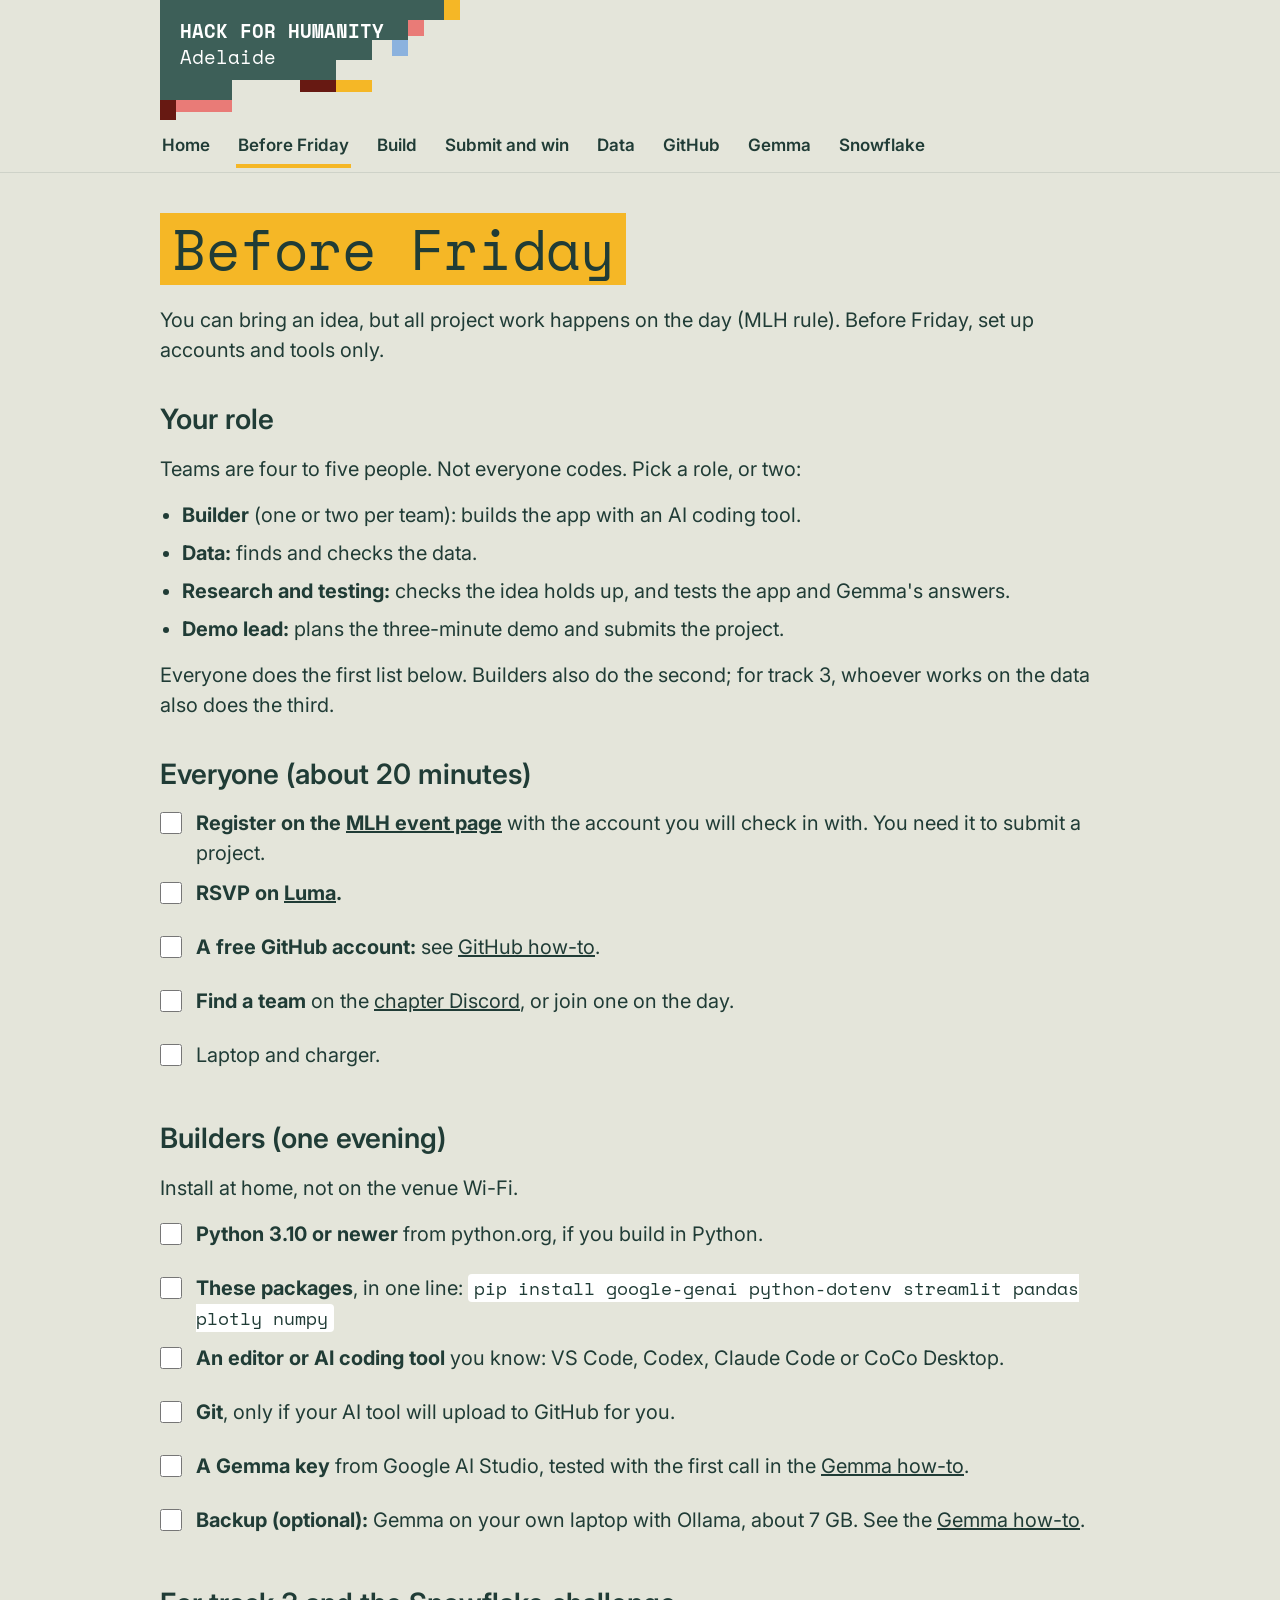
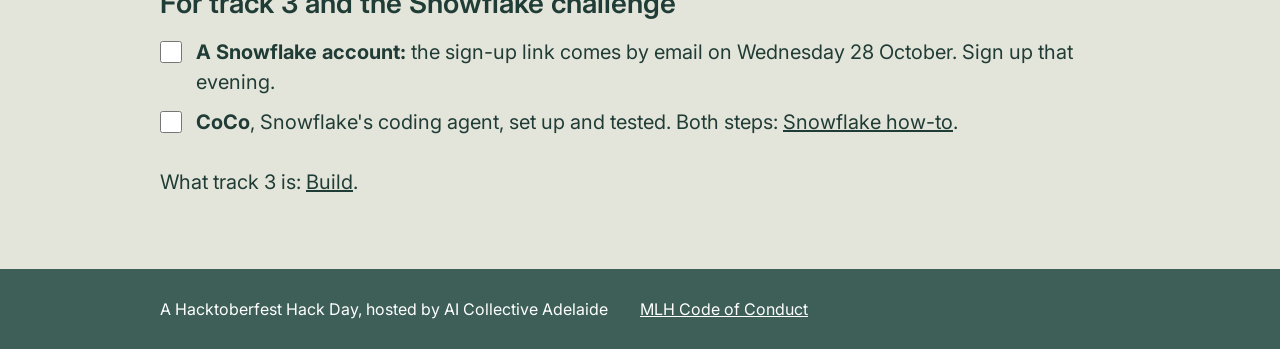
==== before-friday.html @ c927ad05 "Participant site: external links open in a new tab" ====
<!doctype html>
<html lang="en-AU">
<head>
<meta charset="utf-8">
<meta name="viewport" content="width=device-width, initial-scale=1">
<title>Hack for Humanity Adelaide: before Friday</title>
<link rel="preconnect" href="https://fonts.googleapis.com">
<link rel="preconnect" href="https://fonts.gstatic.com" crossorigin>
<link rel="stylesheet" href="https://fonts.googleapis.com/css2?family=Inter:wght@400;600;700&amp;family=Space+Mono:wght@400;700&amp;display=swap">
<link rel="stylesheet" href="site.css?v=280e5871ec">
</head>
<body>
<a class="skip" href="#main">Skip to content</a>
<header class="site-header">
<div class="wrap">
<a class="logo" href="index.html" aria-label="Hack for Humanity Adelaide, home">
<svg viewBox="0 0 300 120" width="100%" aria-hidden="true" xmlns="http://www.w3.org/2000/svg">
<polygon points="0,0 284,0 284,20 248,20 248,40 212,40 212,60 176,60 176,80 72,80 72,100 0,100" fill="#3d5f58"></polygon>
<rect x="284" y="0" width="16" height="20" fill="#f5b726"></rect>
<rect x="248" y="20" width="16" height="16" fill="#e97b77"></rect>
<rect x="232" y="40" width="16" height="16" fill="#8bb2de"></rect>
<rect x="176" y="80" width="36" height="12" fill="#f5b726"></rect>
<rect x="140" y="80" width="36" height="12" fill="#671912"></rect>
<rect x="16" y="100" width="56" height="12" fill="#e97b77"></rect>
<rect x="0" y="100" width="16" height="20" fill="#671912"></rect>
<text x="20" y="38" fill="#ffffff" font-family="'Space Mono', monospace" font-size="19" font-weight="700">HACK FOR HUMANITY</text>
<text x="20" y="64" fill="#ffffff" font-family="'Space Mono', monospace" font-size="19">Adelaide</text>
</svg>
</a>
<nav class="site-nav" aria-label="Pages">
<ul>
<li><a href="index.html">Home</a></li>
<li><a href="before-friday.html" aria-current="page">Before Friday</a></li>
<li><a href="build.html">Build</a></li>
<li><a href="submit.html">Submit and win</a></li>
<li><a href="data.html">Data</a></li>
<li><a href="github.html">GitHub</a></li>
<li><a href="gemma.html">Gemma</a></li>
<li><a href="snowflake.html">Snowflake</a></li>
</ul>
</nav>
</div>
</header>
<main id="main" class="page wrap">
<section class="intro">
<h1>Before Friday</h1>
<p class="lead">You can bring an idea, but all project work happens on the day (MLH rule). Before Friday, set up accounts and tools only.</p>
</section>
<section>
<h2>Your role</h2>
<p>Teams are four to five people. Not everyone codes. Pick a role, or two:</p>
<ul>
<li><strong>Builder</strong> (one or two per team): builds the app with an AI coding tool.</li>
<li><strong>Data:</strong> finds and checks the data.</li>
<li><strong>Research and testing:</strong> checks the idea holds up, and tests the app and Gemma's answers.</li>
<li><strong>Demo lead:</strong> plans the three-minute demo and submits the project.</li>
</ul>
<p>Everyone does the first list below. Builders also do the second; for track 3, whoever works on the data also does the third.</p>
</section>
<section>
<h2>Everyone (about 20 minutes)</h2>
<div class="checklist">
<label class="check"><input type="checkbox"><span><strong>Register on the <a href="https://events.mlh.com/events/15286-hacktoberfest-hack-day-adelaide-x-the-ai-collective-adelaide" target="_blank" rel="noopener">MLH event page</a></strong> with the account you will check in with. You need it to submit a project.</span></label>
<label class="check"><input type="checkbox"><span><strong>RSVP on <a href="https://luma.com/h4h-adelaide" target="_blank" rel="noopener">Luma</a>.</strong></span></label>
<label class="check"><input type="checkbox"><span><strong>A free GitHub account:</strong> see <a href="github.html">GitHub how-to</a>.</span></label>
<label class="check"><input type="checkbox"><span><strong>Find a team</strong> on the <a href="https://discord.com/channels/1462210836675428454/1563874111137120316" target="_blank" rel="noopener">chapter Discord</a>, or join one on the day.</span></label>
<label class="check"><input type="checkbox"><span>Laptop and charger.</span></label>
</div>
</section>
<section>
<h2>Builders (one evening)</h2>
<p>Install at home, not on the venue Wi-Fi.</p>
<div class="checklist">
<label class="check"><input type="checkbox"><span><strong>Python 3.10 or newer</strong> from python.org, if you build in Python.</span></label>
<label class="check"><input type="checkbox"><span><strong>These packages</strong>, in one line: <code>pip install google-genai python-dotenv streamlit pandas plotly numpy</code></span></label>
<label class="check"><input type="checkbox"><span><strong>An editor or AI coding tool</strong> you know: VS Code, Codex, Claude Code or CoCo Desktop.</span></label>
<label class="check"><input type="checkbox"><span><strong>Git</strong>, only if your AI tool will upload to GitHub for you.</span></label>
<label class="check"><input type="checkbox"><span><strong>A Gemma key</strong> from Google AI Studio, tested with the first call in the <a href="gemma.html">Gemma how-to</a>.</span></label>
<label class="check"><input type="checkbox"><span><strong>Backup (optional):</strong> Gemma on your own laptop with Ollama, about 7 GB. See the <a href="gemma.html">Gemma how-to</a>.</span></label>
</div>
</section>
<section>
<h2>For track 3 and the Snowflake challenge</h2>
<div class="checklist">
<label class="check"><input type="checkbox"><span><strong>A Snowflake account:</strong> the sign-up link comes by email on Wednesday 28 October. Sign up that evening.</span></label>
<label class="check"><input type="checkbox"><span><strong>CoCo</strong>, Snowflake's coding agent, set up and tested. Both steps: <a href="snowflake.html">Snowflake how-to</a>.</span></label>
</div>
<p>What track 3 is: <a href="build.html">Build</a>.</p>
</section>
</main>
<footer class="site-footer">
<div class="wrap">
<span>A Hacktoberfest Hack Day, hosted by AI Collective Adelaide</span>
<a href="https://github.com/MLH/mlh-policies/blob/main/code-of-conduct.md" target="_blank" rel="noopener">MLH Code of Conduct</a>
</div>
</footer>
</body>
</html>
---- site.css ----
/* Hack for Humanity Adelaide participant site. Look: ../DESIGN.md. Built pages: build.py (D-72). */

:root {
  --bg: #e4e5da;
  --ink: #203c36;
  --green: #3d5f58;
  --yellow: #f5b726;
  --blue: #8bb2de;
  --maroon: #671912;
  --rule: #ced2c8;
  --head: #d9dccf;
  --white: #ffffff;
  --mono: 'Space Mono', ui-monospace, monospace;
  --sans: 'Inter', system-ui, sans-serif;
  --col: 960px;
  --gutter: clamp(16px, 4vw, 48px);
}

*, *::before, *::after { box-sizing: border-box; }
html { -webkit-text-size-adjust: 100%; }
body {
  margin: 0;
  background: var(--bg);
  color: var(--ink);
  font-family: var(--sans);
  font-size: clamp(17px, 1.6vw, 20px);
  line-height: 1.5;
}

/* One column for header, main and footer */
.wrap {
  width: 100%;
  max-width: calc(var(--col) + 2 * var(--gutter));
  margin-inline: auto;
  padding-inline: var(--gutter);
}

.skip {
  position: absolute;
  left: -9999px;
  top: 8px;
  z-index: 10;
  background: var(--white);
  color: var(--ink);
  padding: 10px 16px;
  border-radius: 8px;
  font-weight: 600;
}
.skip:focus { left: 16px; }

:focus-visible { outline: 3px solid var(--ink); outline-offset: 2px; border-radius: 2px; }

a { color: var(--ink); }
a:hover { color: var(--green); }

/* Header: pixel-stair corner, then the page links */
.site-header { border-bottom: 1px solid var(--rule); }
.site-header .wrap { display: flex; flex-direction: column; gap: 4px; padding-bottom: 4px; }
.logo { display: block; width: 300px; max-width: 78%; line-height: 0; }
.logo svg { width: 100%; height: auto; }
.site-nav ul {
  display: flex;
  flex-wrap: wrap;
  gap: 0 24px;
  margin: 0;
  padding: 0;
  list-style: none;
}
.site-nav li + li { margin-top: 0; }
.site-nav a {
  display: inline-flex;
  align-items: center;
  min-height: 44px;
  padding: 4px 2px 0;
  border-bottom: 4px solid transparent;
  color: var(--ink);
  font-size: 17px;
  font-weight: 600;
  text-decoration: none;
}
.site-nav a:hover { border-bottom-color: var(--rule); color: var(--ink); }
.site-nav a[aria-current="page"] { border-bottom-color: var(--yellow); }

/* Main column */
.page {
  display: flex;
  flex-direction: column;
  gap: 36px;
  padding-top: 40px;
  padding-bottom: 72px;
  overflow-wrap: break-word;
}
.page > section { display: flex; flex-direction: column; gap: 16px; }
.page > section.intro { gap: 20px; }
.page p, .page li { max-width: 75ch; }

h1 {
  margin: 0;
  align-self: flex-start;
  background: var(--yellow);
  padding: 4px 12px;
  font-family: var(--mono);
  font-weight: 400;
  font-size: clamp(34px, 4.4vw, 56px);
  line-height: 1.15;
}
h2 { margin: 0; font-size: clamp(22px, 2.2vw, 28px); font-weight: 600; line-height: 1.3; }
h2.with-tag { display: flex; flex-wrap: wrap; align-items: center; gap: 12px; }
h3 { margin: 0; font-size: 20px; font-weight: 700; }

p, ul, ol { margin: 0; }
ul { padding-left: 22px; }
ol { padding-left: 26px; }
li + li { margin-top: 8px; }
.lead { max-width: 760px; }

.tbc {
  display: inline-block;
  border: 2px dashed var(--maroon);
  color: var(--maroon);
  padding: 0 8px;
  border-radius: 4px;
  font-family: var(--mono);
  font-size: 15px;
  font-weight: 400;
}

/* Buttons */
.buttons { display: flex; flex-wrap: wrap; gap: 12px; }
.btn {
  display: inline-flex;
  align-items: center;
  min-height: 48px;
  padding: 0 22px;
  background: var(--green);
  color: var(--white);
  border-radius: 8px;
  text-decoration: none;
  font-weight: 600;
}
.btn:hover { background: var(--yellow); color: var(--ink); }

/* Tables scroll inside their box, never the page */
.table-wrap { overflow-x: auto; max-width: 100%; }
.table-wrap.narrow { max-width: 560px; }
table { border-collapse: collapse; width: 100%; }
th, td { border: 1px solid var(--rule); padding: 10px 14px; text-align: left; vertical-align: top; }
th { background: var(--head); font-weight: 600; }
td.time { font-family: var(--mono); white-space: nowrap; }
th.col-time { width: 110px; }
th.col-theme { width: 24%; }

/* Wide tables become one card per row on phones */
@media (max-width: 600px) {
  table.stack, table.stack tbody, table.stack tr, table.stack td { display: block; width: 100%; }
  table.stack thead {
    position: absolute;
    width: 1px;
    height: 1px;
    overflow: hidden;
    clip: rect(0 0 0 0);
    white-space: nowrap;
  }
  table.stack tr { border: 1px solid var(--rule); border-radius: 8px; overflow: hidden; }
  table.stack tr + tr { margin-top: 12px; }
  table.stack td { border: 0; border-top: 1px solid var(--rule); padding: 10px 16px; }
  table.stack td:first-child { border-top: 0; background: var(--head); }
  table.stack td + td::before {
    content: attr(data-label);
    display: block;
    font-size: 15px;
    font-weight: 600;
    color: var(--green);
  }
}

/* Code */
code {
  font-family: var(--mono);
  font-size: 0.88em;
  background: var(--white);
  padding: 1px 6px;
  border-radius: 4px;
  overflow-wrap: anywhere;
}
pre {
  margin: 0;
  max-width: 100%;
  background: var(--white);
  border: 1px solid var(--rule);
  border-radius: 8px;
  padding: 16px 20px;
  overflow-x: auto;
  font-family: var(--mono);
  line-height: 1.5;
}
pre code { background: none; padding: 0; font-size: 15px; overflow-wrap: normal; }
li pre { margin: 10px 0; }

/* Callouts and cards */
.note { background: var(--blue); border-radius: 8px; padding: 20px 24px; }
blockquote {
  margin: 0;
  background: var(--white);
  border: 1px solid var(--rule);
  border-radius: 8px;
  padding: 16px 20px;
}
.cards { display: grid; grid-template-columns: repeat(auto-fit, minmax(min(260px, 100%), 1fr)); gap: 16px; }
.card {
  background: var(--white);
  border: 1px solid var(--rule);
  border-radius: 8px;
  padding: 20px;
  display: flex;
  flex-direction: column;
  gap: 10px;
}
.card p { font-size: 17px; }

/* Checklists: the whole row is the tap target */
.checklist { display: flex; flex-direction: column; gap: 10px; }
.check { display: flex; gap: 14px; align-items: flex-start; min-height: 44px; cursor: pointer; }
.check input {
  width: 22px;
  height: 22px;
  margin: 4px 0 0;
  accent-color: var(--green);
  flex-shrink: 0;
}

/* Footer */
.site-footer { background: var(--green); color: var(--white); font-size: 16px; }
.site-footer .wrap { display: flex; flex-wrap: wrap; gap: 8px 32px; padding-block: 28px; }
.site-footer a { color: var(--white); }
.site-footer a:hover { color: var(--yellow); }
.site-footer :focus-visible { outline-color: var(--white); }

@media (max-width: 480px) {
  .logo { width: 200px; }
  .site-nav ul { gap: 0 16px; }
  .site-nav a { font-size: 16px; padding-inline: 0; }
  .note { padding: 16px 18px; }
  th, td { padding: 8px 10px; }
  pre { padding: 14px 16px; }
}
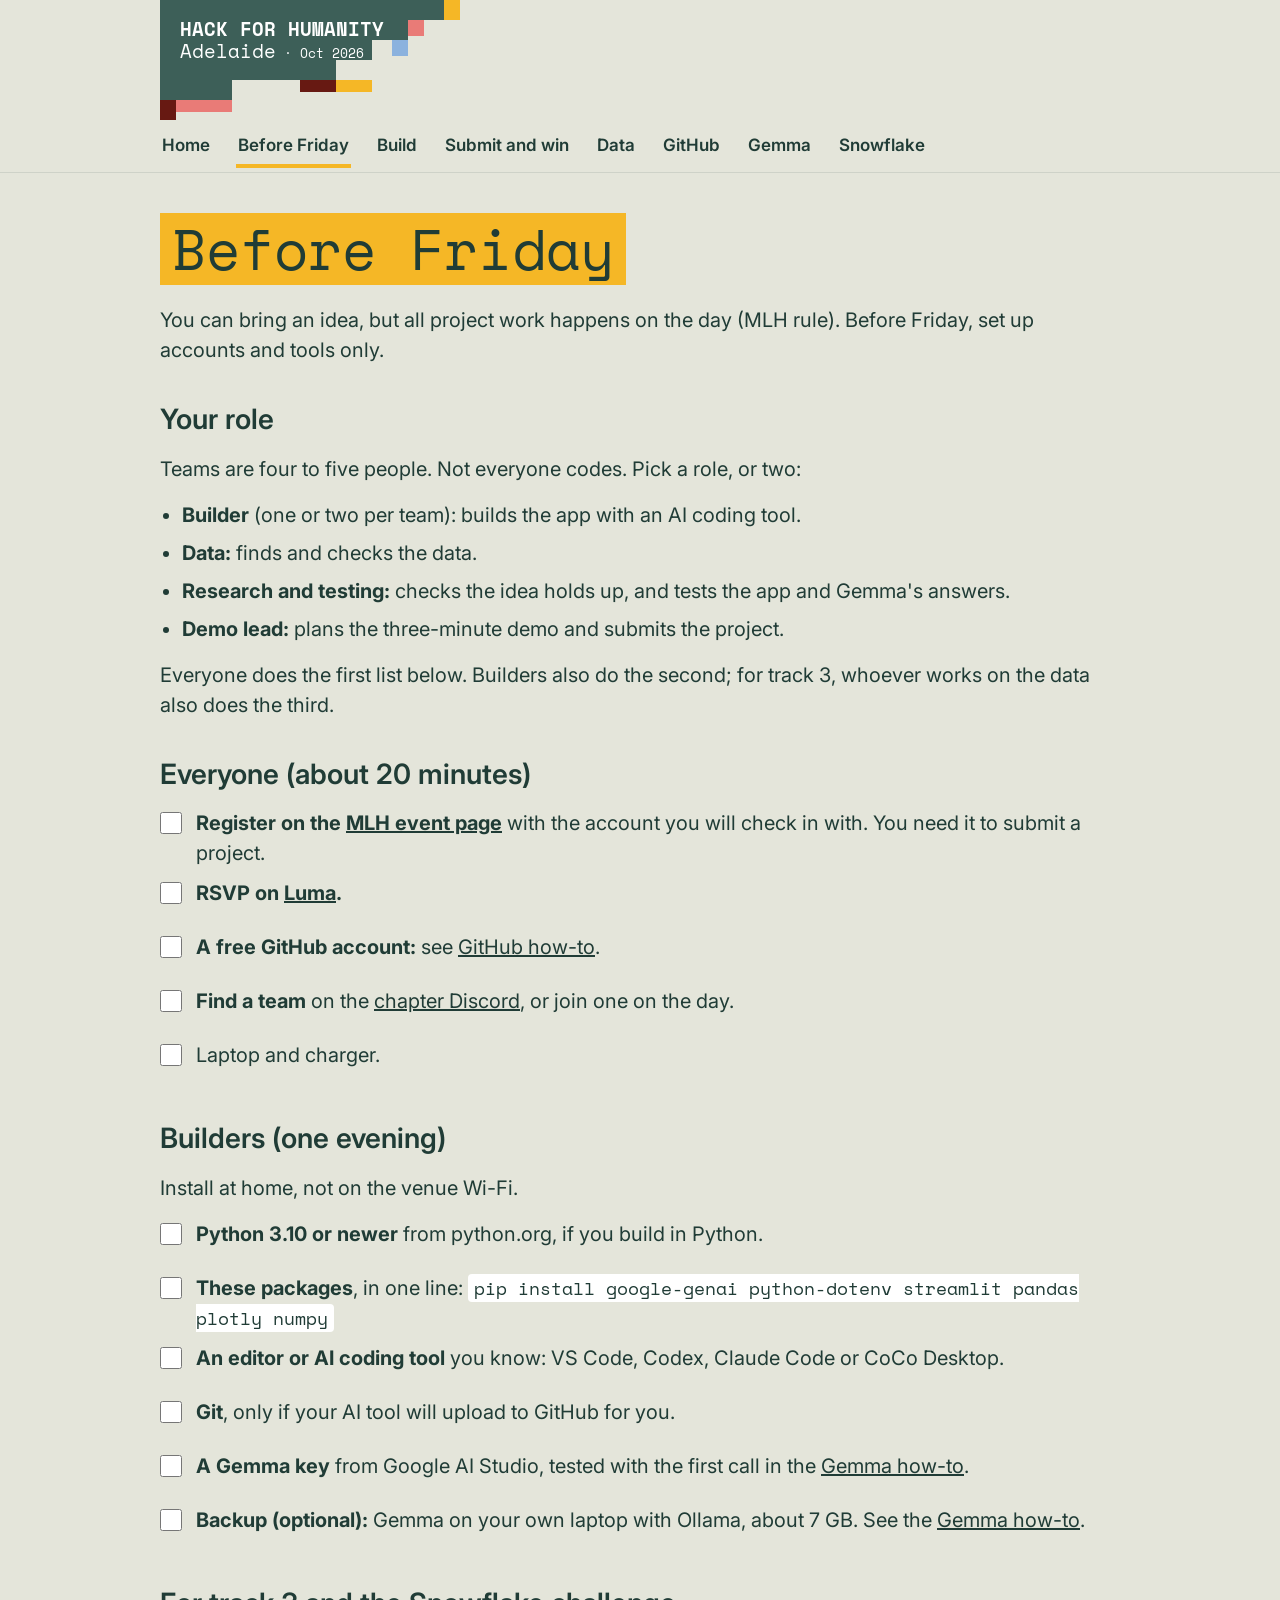
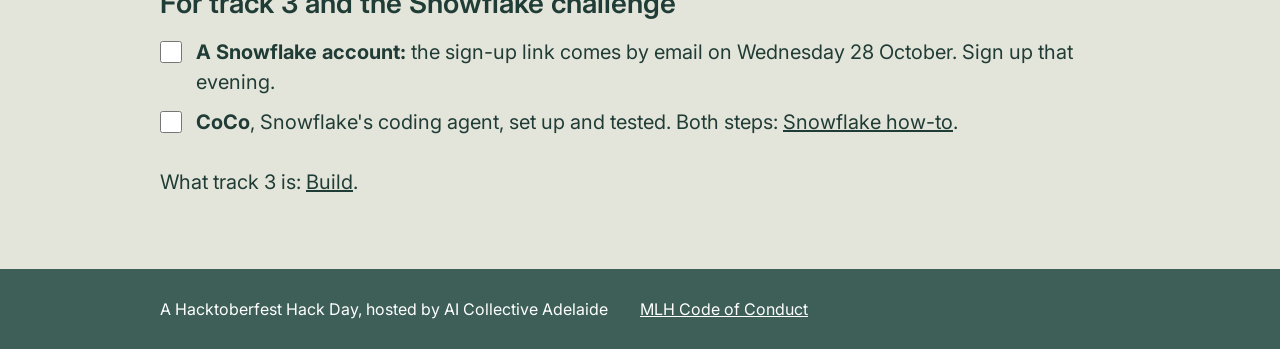
==== commit dbeaa6bb: "Participant site: Oct 2026 in the logo (canvas version 27)" ====
--- a/before-friday.html
+++ b/before-friday.html
@@ -23,8 +23,8 @@
 <rect x="140" y="80" width="36" height="12" fill="#671912"></rect>
 <rect x="16" y="100" width="56" height="12" fill="#e97b77"></rect>
 <rect x="0" y="100" width="16" height="20" fill="#671912"></rect>
-<text x="20" y="38" fill="#ffffff" font-family="'Space Mono', monospace" font-size="19" font-weight="700">HACK FOR HUMANITY</text>
-<text x="20" y="64" fill="#ffffff" font-family="'Space Mono', monospace" font-size="19">Adelaide</text>
+<text x="20" y="36" fill="#ffffff" font-family="'Space Mono', monospace" font-size="19" font-weight="700">HACK FOR HUMANITY</text>
+<text x="20" y="58" fill="#ffffff" font-family="'Space Mono', monospace" font-size="19">Adelaide<tspan font-size="13"> · Oct 2026</tspan></text>
 </svg>
 </a>
 <nav class="site-nav" aria-label="Pages">
@@ -63,7 +63,7 @@
 <label class="check"><input type="checkbox"><span><strong>Register on the <a href="https://events.mlh.com/events/15286-hacktoberfest-hack-day-adelaide-x-the-ai-collective-adelaide" target="_blank" rel="noopener">MLH event page</a></strong> with the account you will check in with. You need it to submit a project.</span></label>
 <label class="check"><input type="checkbox"><span><strong>RSVP on <a href="https://luma.com/h4h-adelaide" target="_blank" rel="noopener">Luma</a>.</strong></span></label>
 <label class="check"><input type="checkbox"><span><strong>A free GitHub account:</strong> see <a href="github.html">GitHub how-to</a>.</span></label>
-<label class="check"><input type="checkbox"><span><strong>Find a team</strong> on the <a href="https://discord.com/channels/1462210836675428454/1563874111137120316" target="_blank" rel="noopener">chapter Discord</a>, or join one on the day.</span></label>
+<label class="check"><input type="checkbox"><span><strong>Find a team</strong> on the <a href="https://discord.gg/jDrSg56VJ" target="_blank" rel="noopener">chapter Discord</a>, or join one on the day.</span></label>
 <label class="check"><input type="checkbox"><span>Laptop and charger.</span></label>
 </div>
 </section>
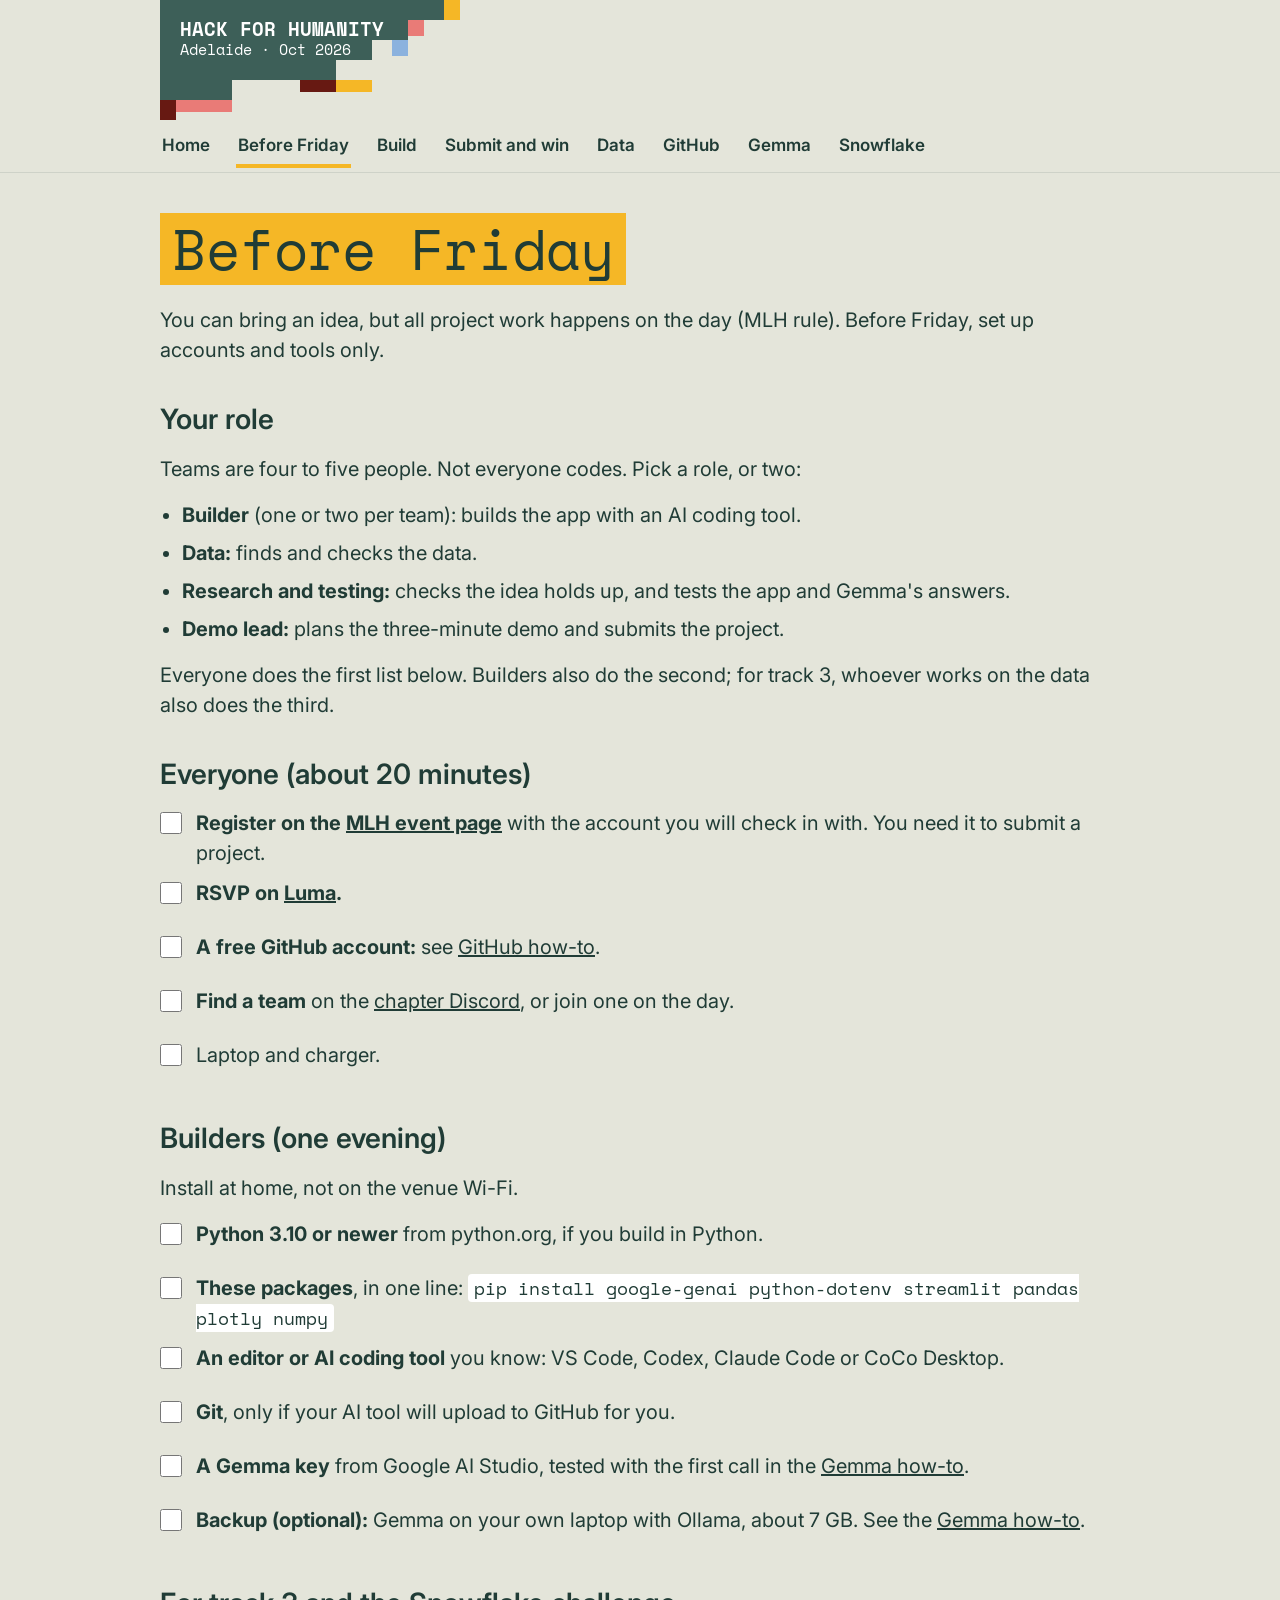
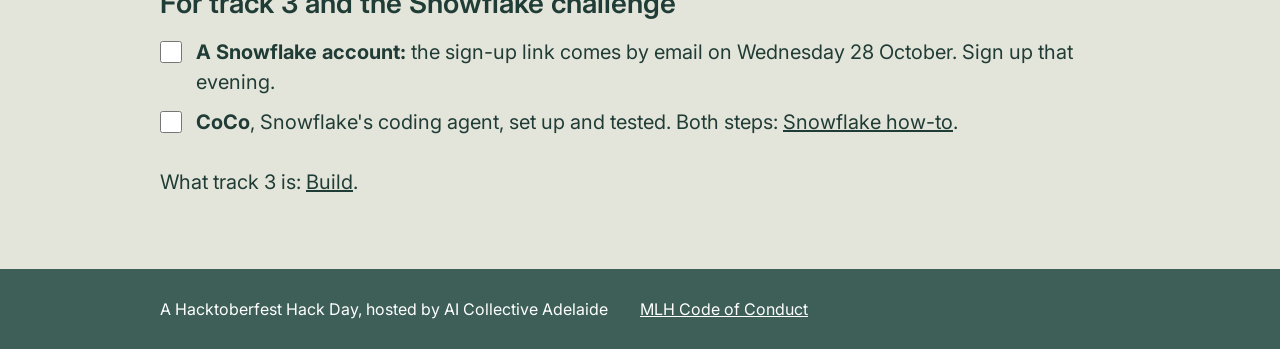
==== commit 206d55dc: "Participant site: logo line 2 in one smaller size, moved up (canvas version 28)" ====
--- a/before-friday.html
+++ b/before-friday.html
@@ -7,7 +7,7 @@
 <link rel="preconnect" href="https://fonts.googleapis.com">
 <link rel="preconnect" href="https://fonts.gstatic.com" crossorigin>
 <link rel="stylesheet" href="https://fonts.googleapis.com/css2?family=Inter:wght@400;600;700&amp;family=Space+Mono:wght@400;700&amp;display=swap">
-<link rel="stylesheet" href="site.css?v=280e5871ec">
+<link rel="stylesheet" href="site.css?v=1f0a8483eb">
 </head>
 <body>
 <a class="skip" href="#main">Skip to content</a>
@@ -24,7 +24,7 @@
 <rect x="16" y="100" width="56" height="12" fill="#e97b77"></rect>
 <rect x="0" y="100" width="16" height="20" fill="#671912"></rect>
 <text x="20" y="36" fill="#ffffff" font-family="'Space Mono', monospace" font-size="19" font-weight="700">HACK FOR HUMANITY</text>
-<text x="20" y="58" fill="#ffffff" font-family="'Space Mono', monospace" font-size="19">Adelaide<tspan font-size="13"> · Oct 2026</tspan></text>
+<text x="20" y="55" fill="#ffffff" font-family="'Space Mono', monospace" font-size="15">Adelaide · Oct 2026</text>
 </svg>
 </a>
 <nav class="site-nav" aria-label="Pages">
--- a/site.css
+++ b/site.css
@@ -237,7 +237,7 @@
 .site-footer :focus-visible { outline-color: var(--white); }
 
 @media (max-width: 480px) {
-  .logo { width: 200px; }
+  .logo { width: 240px; }
   .site-nav ul { gap: 0 16px; }
   .site-nav a { font-size: 16px; padding-inline: 0; }
   .note { padding: 16px 18px; }
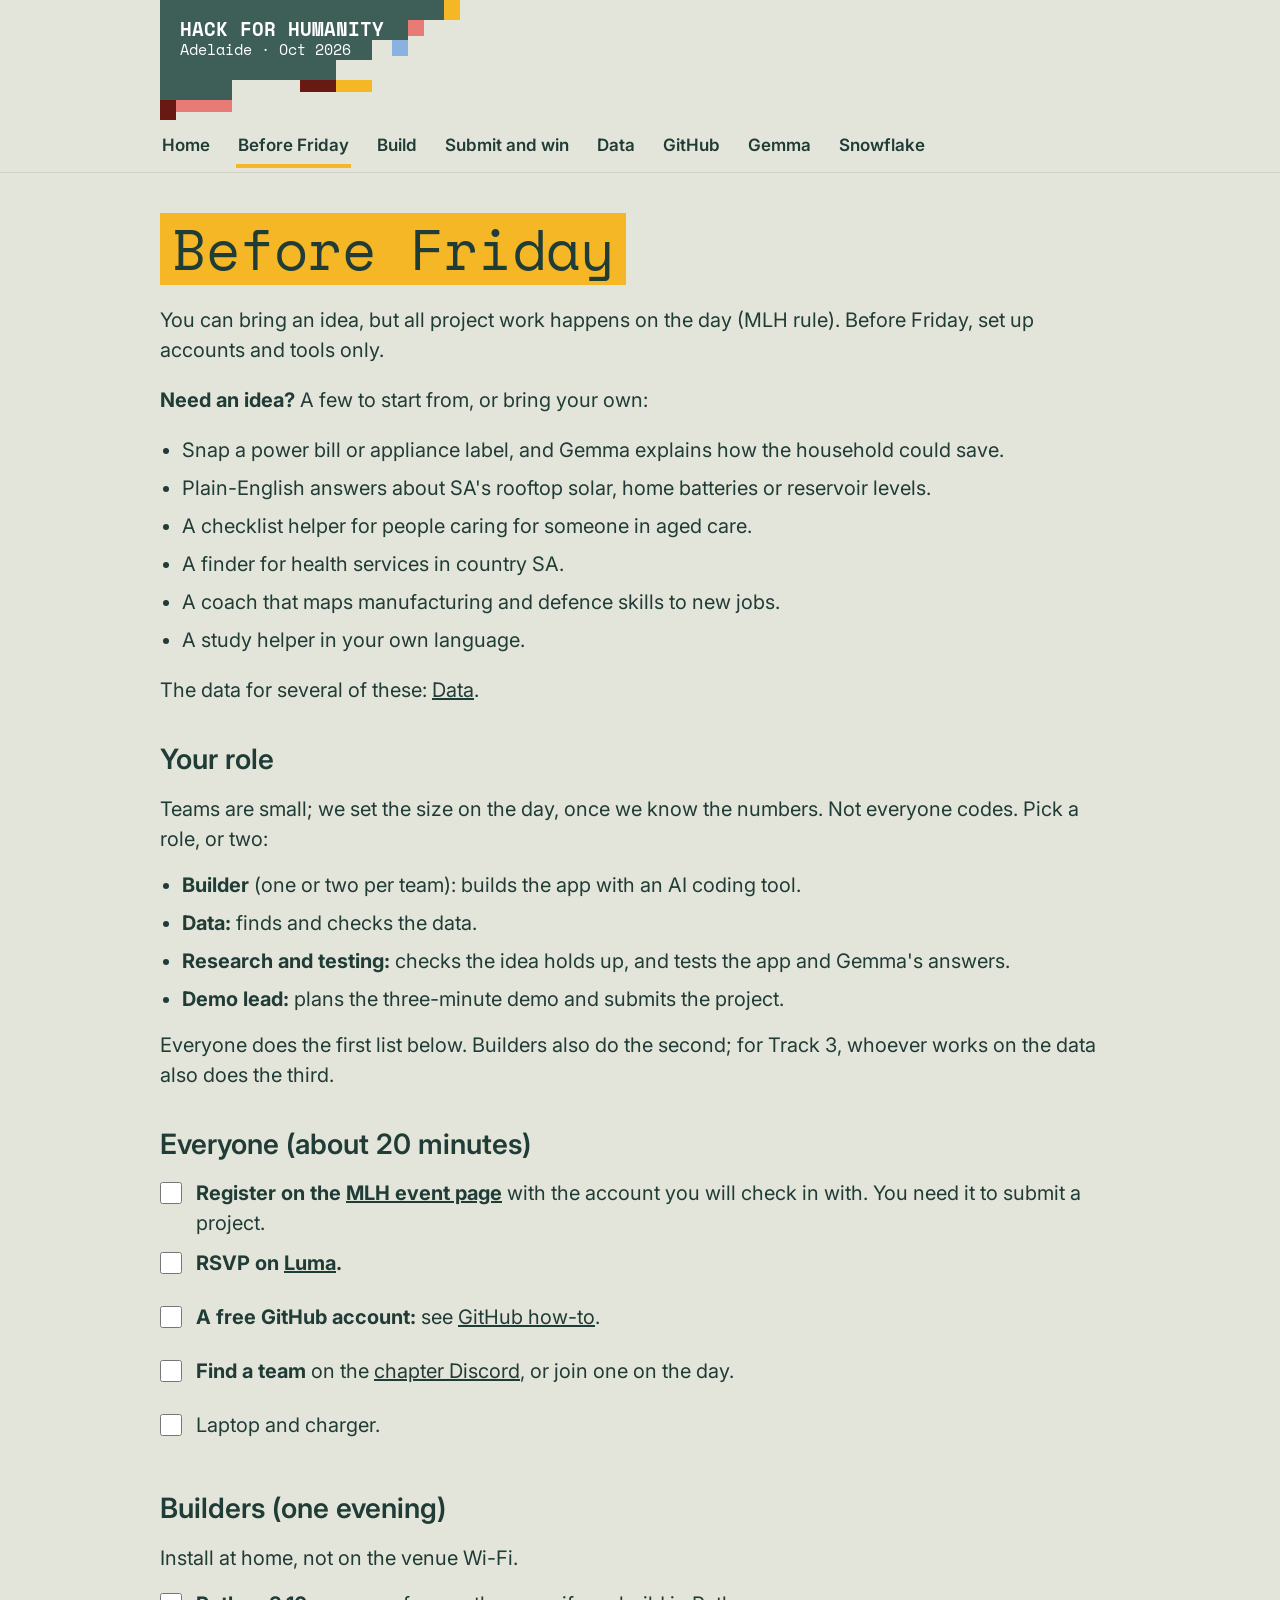
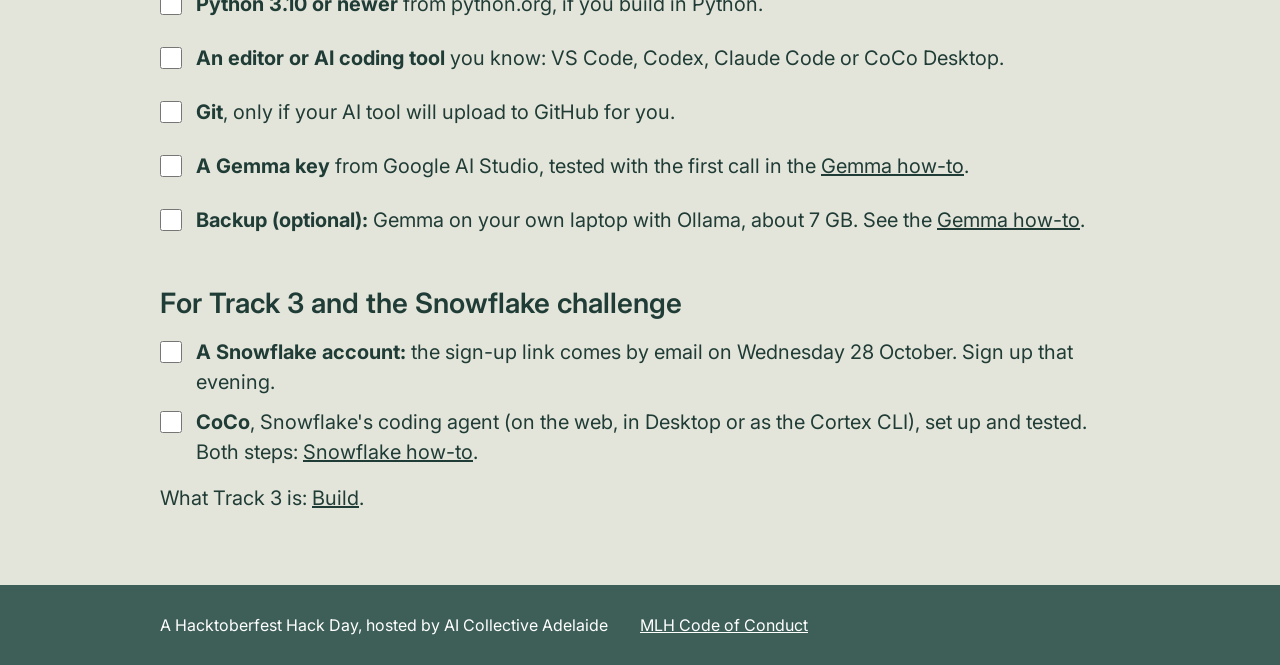
==== commit 7cef89d8: "Participant site: owner's canvas comments (canvas version 29)" ====
--- a/before-friday.html
+++ b/before-friday.html
@@ -45,17 +45,27 @@
 <section class="intro">
 <h1>Before Friday</h1>
 <p class="lead">You can bring an idea, but all project work happens on the day (MLH rule). Before Friday, set up accounts and tools only.</p>
+<p><strong>Need an idea?</strong> A few to start from, or bring your own:</p>
+<ul>
+<li>Snap a power bill or appliance label, and Gemma explains how the household could save.</li>
+<li>Plain-English answers about SA's rooftop solar, home batteries or reservoir levels.</li>
+<li>A checklist helper for people caring for someone in aged care.</li>
+<li>A finder for health services in country SA.</li>
+<li>A coach that maps manufacturing and defence skills to new jobs.</li>
+<li>A study helper in your own language.</li>
+</ul>
+<p>The data for several of these: <a href="data.html">Data</a>.</p>
 </section>
 <section>
 <h2>Your role</h2>
-<p>Teams are four to five people. Not everyone codes. Pick a role, or two:</p>
+<p>Teams are small; we set the size on the day, once we know the numbers. Not everyone codes. Pick a role, or two:</p>
 <ul>
 <li><strong>Builder</strong> (one or two per team): builds the app with an AI coding tool.</li>
 <li><strong>Data:</strong> finds and checks the data.</li>
 <li><strong>Research and testing:</strong> checks the idea holds up, and tests the app and Gemma's answers.</li>
 <li><strong>Demo lead:</strong> plans the three-minute demo and submits the project.</li>
 </ul>
-<p>Everyone does the first list below. Builders also do the second; for track 3, whoever works on the data also does the third.</p>
+<p>Everyone does the first list below. Builders also do the second; for Track 3, whoever works on the data also does the third.</p>
 </section>
 <section>
 <h2>Everyone (about 20 minutes)</h2>
@@ -72,7 +82,6 @@
 <p>Install at home, not on the venue Wi-Fi.</p>
 <div class="checklist">
 <label class="check"><input type="checkbox"><span><strong>Python 3.10 or newer</strong> from python.org, if you build in Python.</span></label>
-<label class="check"><input type="checkbox"><span><strong>These packages</strong>, in one line: <code>pip install google-genai python-dotenv streamlit pandas plotly numpy</code></span></label>
 <label class="check"><input type="checkbox"><span><strong>An editor or AI coding tool</strong> you know: VS Code, Codex, Claude Code or CoCo Desktop.</span></label>
 <label class="check"><input type="checkbox"><span><strong>Git</strong>, only if your AI tool will upload to GitHub for you.</span></label>
 <label class="check"><input type="checkbox"><span><strong>A Gemma key</strong> from Google AI Studio, tested with the first call in the <a href="gemma.html">Gemma how-to</a>.</span></label>
@@ -80,12 +89,12 @@
 </div>
 </section>
 <section>
-<h2>For track 3 and the Snowflake challenge</h2>
+<h2>For Track 3 and the Snowflake challenge</h2>
 <div class="checklist">
 <label class="check"><input type="checkbox"><span><strong>A Snowflake account:</strong> the sign-up link comes by email on Wednesday 28 October. Sign up that evening.</span></label>
-<label class="check"><input type="checkbox"><span><strong>CoCo</strong>, Snowflake's coding agent, set up and tested. Both steps: <a href="snowflake.html">Snowflake how-to</a>.</span></label>
+<label class="check"><input type="checkbox"><span><strong>CoCo</strong>, Snowflake's coding agent (on the web, in Desktop or as the Cortex CLI), set up and tested. Both steps: <a href="snowflake.html">Snowflake how-to</a>.</span></label>
 </div>
-<p>What track 3 is: <a href="build.html">Build</a>.</p>
+<p>What Track 3 is: <a href="build.html">Build</a>.</p>
 </section>
 </main>
 <footer class="site-footer">
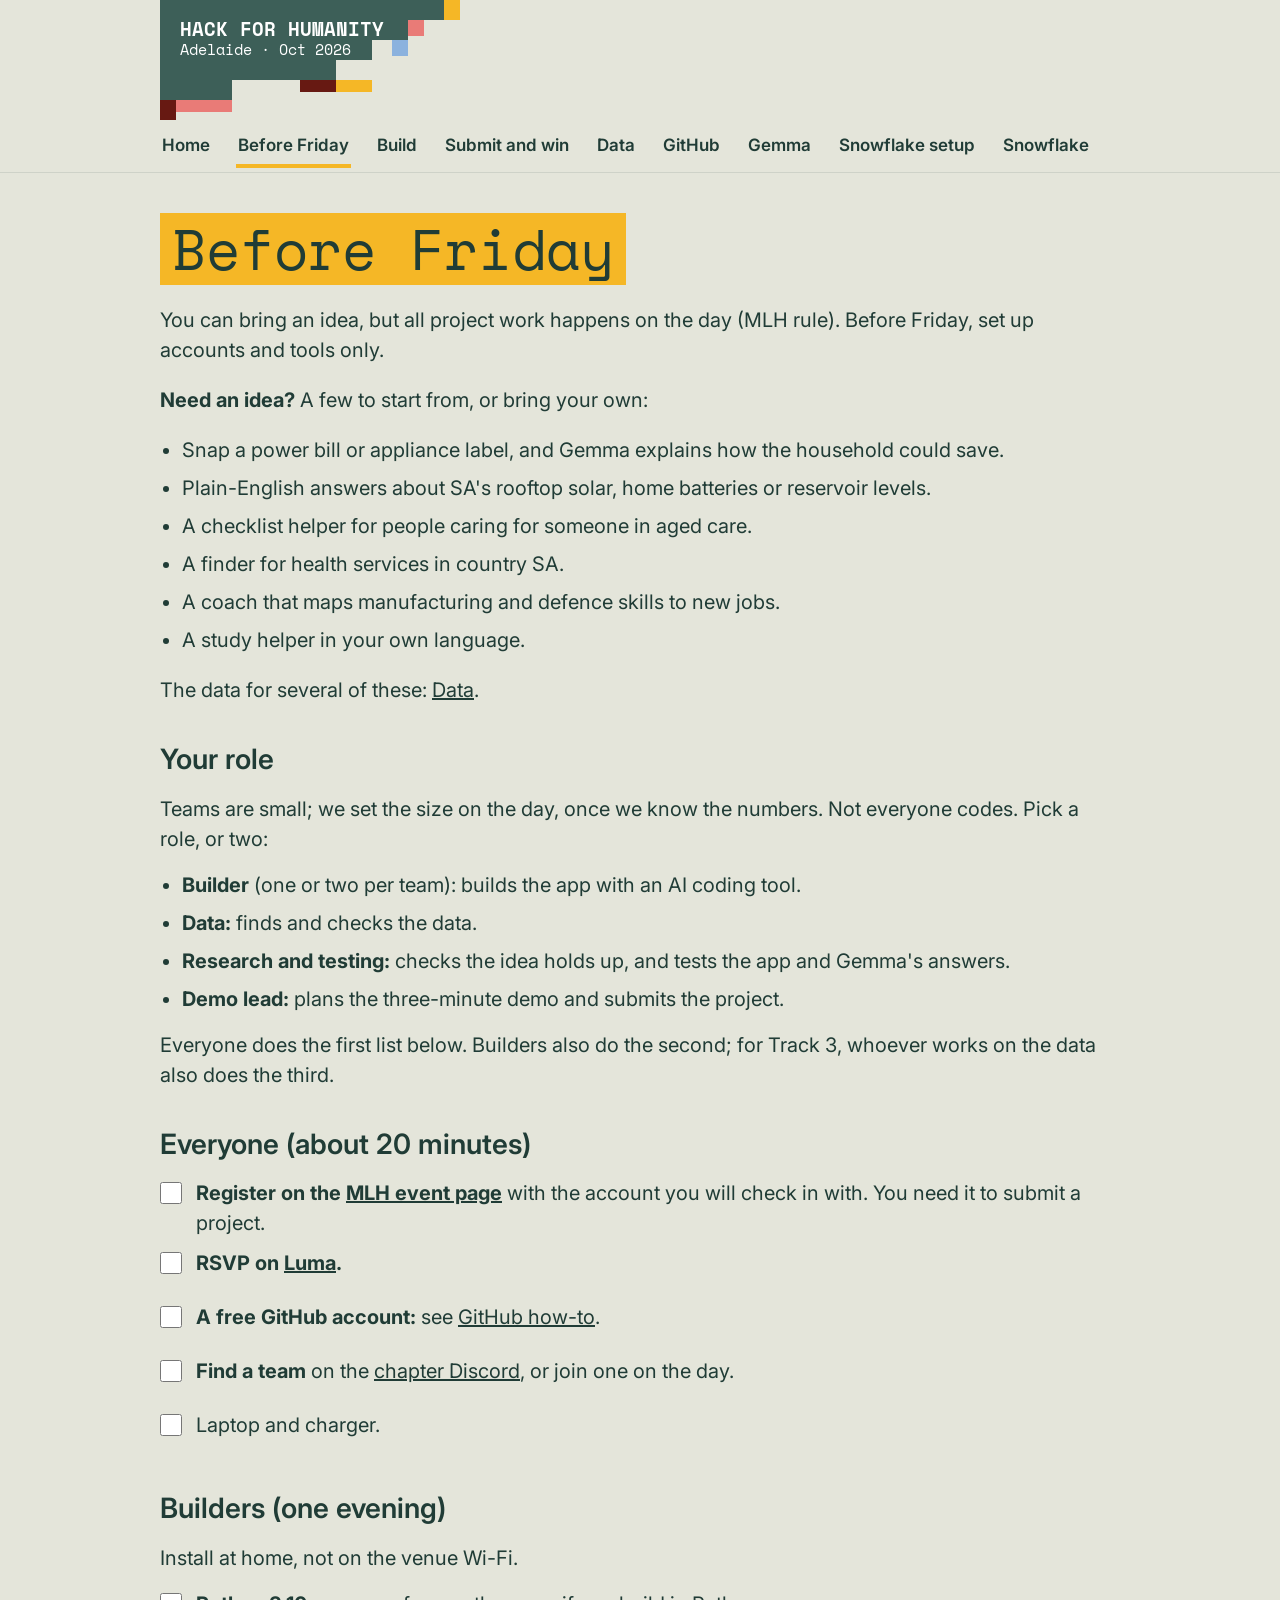
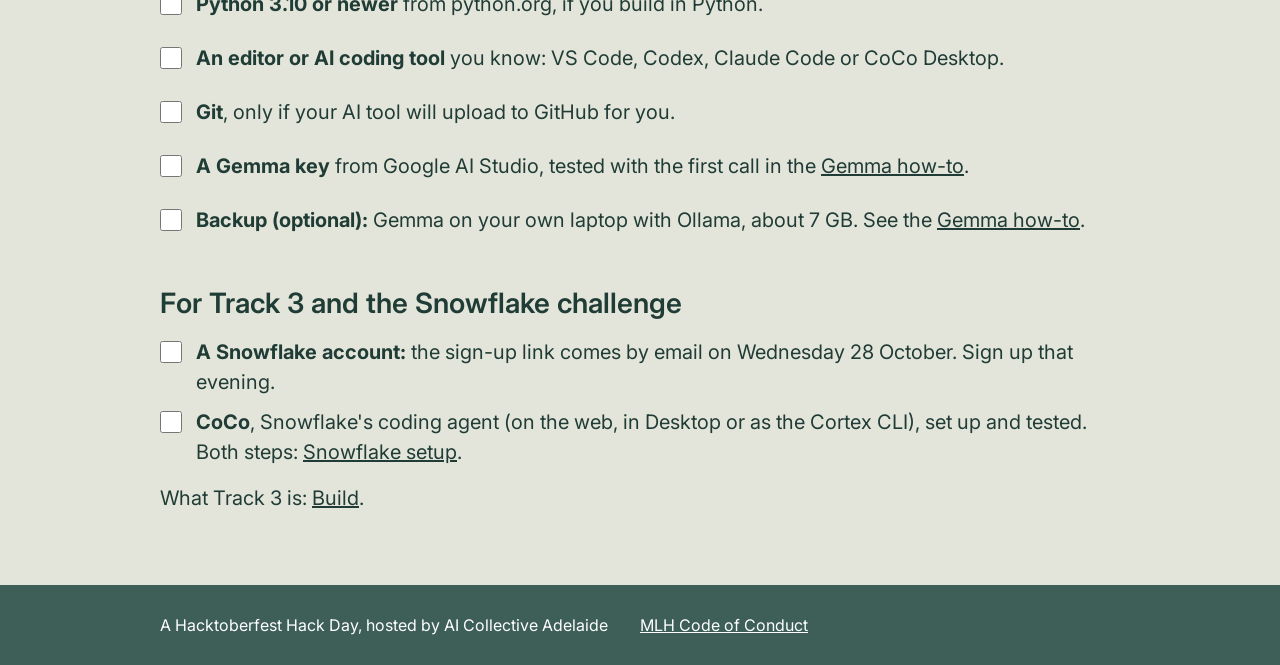
==== commit ea76c9b5: "Participant site: Snowflake setup page with redacted screenshots (canvas version 34)" ====
--- a/before-friday.html
+++ b/before-friday.html
@@ -7,7 +7,7 @@
 <link rel="preconnect" href="https://fonts.googleapis.com">
 <link rel="preconnect" href="https://fonts.gstatic.com" crossorigin>
 <link rel="stylesheet" href="https://fonts.googleapis.com/css2?family=Inter:wght@400;600;700&amp;family=Space+Mono:wght@400;700&amp;display=swap">
-<link rel="stylesheet" href="site.css?v=1f0a8483eb">
+<link rel="stylesheet" href="site.css?v=27e9b44441">
 </head>
 <body>
 <a class="skip" href="#main">Skip to content</a>
@@ -36,6 +36,7 @@
 <li><a href="data.html">Data</a></li>
 <li><a href="github.html">GitHub</a></li>
 <li><a href="gemma.html">Gemma</a></li>
+<li><a href="snowflake-setup.html">Snowflake setup</a></li>
 <li><a href="snowflake.html">Snowflake</a></li>
 </ul>
 </nav>
@@ -92,7 +93,7 @@
 <h2>For Track 3 and the Snowflake challenge</h2>
 <div class="checklist">
 <label class="check"><input type="checkbox"><span><strong>A Snowflake account:</strong> the sign-up link comes by email on Wednesday 28 October. Sign up that evening.</span></label>
-<label class="check"><input type="checkbox"><span><strong>CoCo</strong>, Snowflake's coding agent (on the web, in Desktop or as the Cortex CLI), set up and tested. Both steps: <a href="snowflake.html">Snowflake how-to</a>.</span></label>
+<label class="check"><input type="checkbox"><span><strong>CoCo</strong>, Snowflake's coding agent (on the web, in Desktop or as the Cortex CLI), set up and tested. Both steps: <a href="snowflake-setup.html">Snowflake setup</a>.</span></label>
 </div>
 <p>What Track 3 is: <a href="build.html">Build</a>.</p>
 </section>
--- a/site.css
+++ b/site.css
@@ -197,8 +197,21 @@
 pre code { background: none; padding: 0; font-size: 15px; overflow-wrap: normal; }
 li pre { margin: 10px 0; }
 
+/* Screenshots: click one to open it full size */
+.shots { display: flex; flex-wrap: wrap; gap: 16px; align-items: flex-start; margin-top: 10px; }
+.shots a { display: block; max-width: 100%; line-height: 0; }
+.shot {
+  display: block;
+  max-width: 100%;
+  height: auto;
+  border: 1px solid var(--rule);
+  border-radius: 8px;
+  background: var(--white);
+}
+
 /* Callouts and cards */
 .note { background: var(--blue); border-radius: 8px; padding: 20px 24px; }
+.note p + p { margin-top: 10px; }
 blockquote {
   margin: 0;
   background: var(--white);
